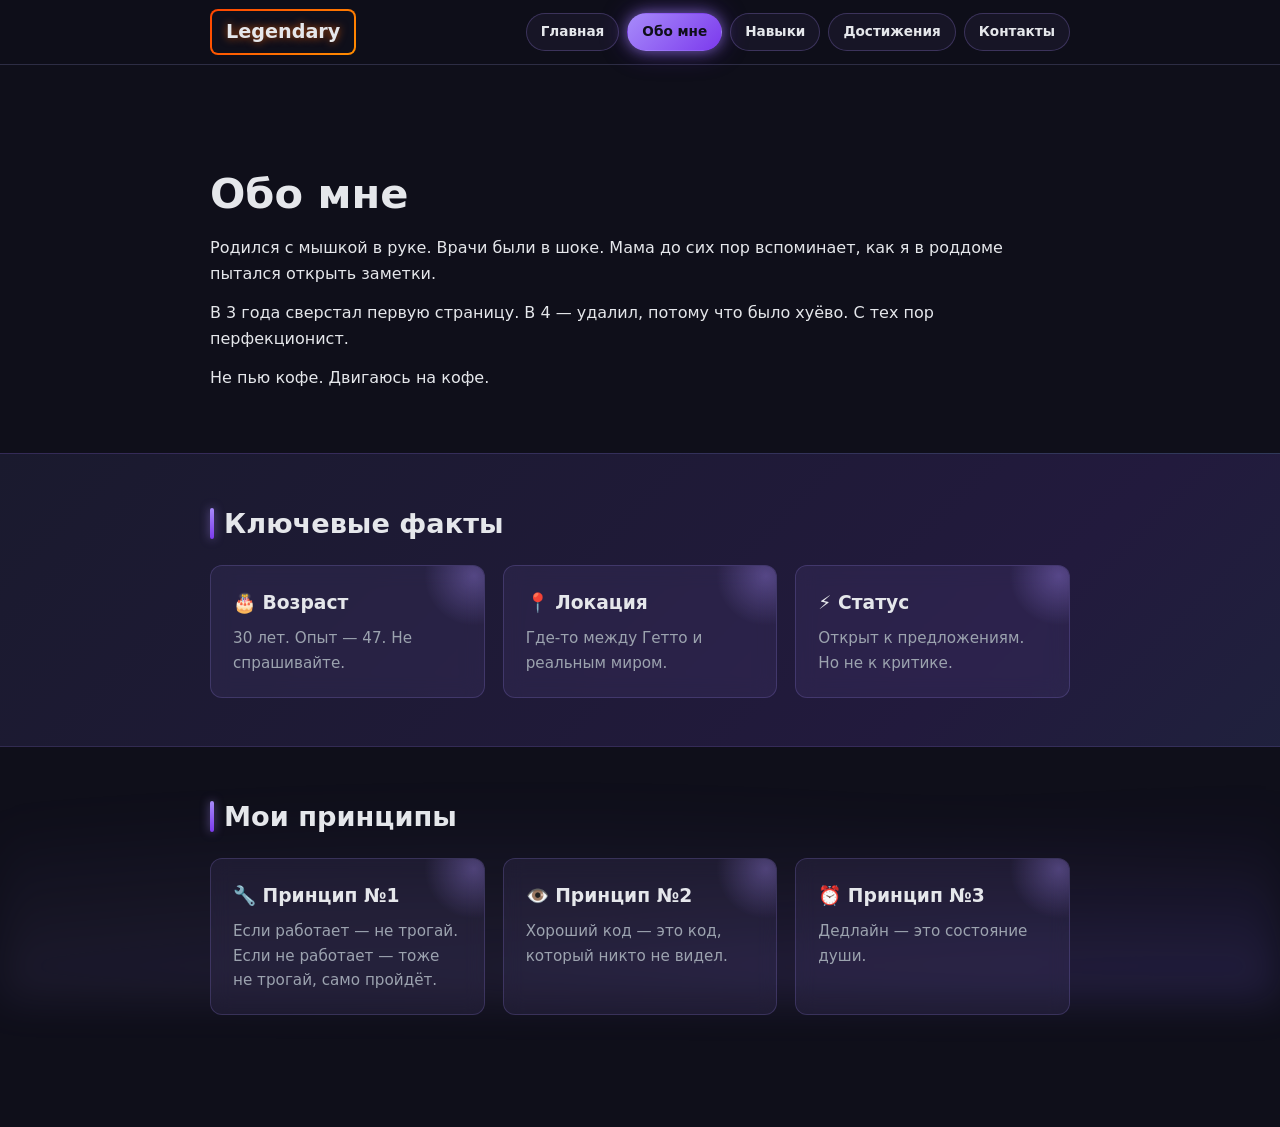
==== about.html @ 6293ccf7 "Add about.html with personal information and principles" ====
<!DOCTYPE html>
<html lang="ru">
<head>
  <meta charset="UTF-8">
  <meta name="viewport" content="width=device-width, initial-scale=1.0">
  <title>Обо мне — Иван</title>
  <link rel="stylesheet" href="style.css">
</head>
<body>

  <header class="header">
    <div class="container header__inner">
      <a href="index.html" class="logo">Legendary</a>
      <nav class="nav">
        <a href="index.html">Главная</a>
        <a href="about.html" class="active">Обо мне</a>
        <a href="skills.html">Навыки</a>
        <a href="achievements.html">Достижения</a>
        <a href="contact.html">Контакты</a>
      </nav>
    </div>
  </header>

  <main>
    <section class="section">
      <div class="container">
        <h1>Обо мне</h1>
        <p>Родился с мышкой в руке. Врачи были в шоке. Мама до сих пор вспоминает, как я в роддоме пытался открыть заметки.</p>
        <p>В 3 года сверстал первую страницу. В 4 — удалил, потому что было хуёво. С тех пор перфекционист.</p>
        <p>Не пью кофе. Двигаюсь на кофе.</p>
      </div>
    </section>

    <section class="section section--gray">
      <div class="container">
        <h2>Ключевые факты</h2>
        <div class="cards">
          <article class="card">
            <h3>🎂 Возраст</h3>
            <p>30 лет. Опыт — 47. Не спрашивайте.</p>
          </article>
          <article class="card">
            <h3>📍 Локация</h3>
            <p>Где-то между Гетто и реальным миром.</p>
          </article>
          <article class="card">
            <h3>⚡ Статус</h3>
            <p>Открыт к предложениям. Но не к критике.</p>
          </article>
        </div>
      </div>
    </section>

    <section class="section">
      <div class="container">
        <h2>Мои принципы</h2>
        <div class="cards">
          <article class="card">
            <h3>🔧 Принцип №1</h3>
            <p>Если работает — не трогай. Если не работает — тоже не трогай, само пройдёт.</p>
          </article>
          <article class="card">
            <h3>👁️ Принцип №2</h3>
            <p>Хороший код — это код, который никто не видел.</p>
          </article>
          <article class="card">
            <h3>⏰ Принцип №3</h3>
            <p>Дедлайн — это состояние души.</p>
          </article>
        </div>
      </div>
    </section>
  </main>

</body>
</html>
---- style.css ----
/* ============ СБРОС ============ */
*,
*::before,
*::after {
  box-sizing: border-box;
  margin: 0;
  padding: 0;
}

:root {
  --color-primary: #a78bfa;
  --color-bg: #0f0f1a;
  --color-bg-alt: #1a1a2e;
  --color-card: #1e1e30;
  --color-text: #e5e7eb;
  --color-muted: #9ca3af;
  --color-border: #2d2d44;
  --radius: 12px;
  --font: system-ui, -apple-system, 'Segoe UI', Roboto, sans-serif;
}

html {
  scroll-behavior: smooth;
}

body {
  font-family: var(--font);
  color: var(--color-text);
  line-height: 1.6;
  background: var(--color-bg);
  position: relative;
  overflow-x: hidden;
}

/* ============ ДЫМКА СНИЗУ ============ */
body::after {
  content: "";
  position: fixed;
  left: 0;
  right: 0;
  bottom: -100px;
  height: 300px;
  background:
    radial-gradient(ellipse at 20% 100%, rgba(167, 139, 250, 0.25), transparent 60%),
    radial-gradient(ellipse at 50% 100%, rgba(124, 58, 237, 0.2), transparent 60%),
    radial-gradient(ellipse at 80% 100%, rgba(59, 130, 246, 0.15), transparent 60%);
  background-size: 200% 200%;
  animation: fog 18s ease-in-out infinite;
  pointer-events: none;
  z-index: 0;
  filter: blur(20px);
}

@keyframes fog {
  0%   { background-position: 0% 50%; transform: translateX(-30px); }
  50%  { background-position: 100% 50%; transform: translateX(30px); }
  100% { background-position: 0% 50%; transform: translateX(-30px); }
}

a {
  color: var(--color-primary);
  text-decoration: none;
}

img {
  max-width: 100%;
  display: block;
}

.container {
  max-width: 900px;
  margin: 0 auto;
  padding: 0 20px;
}

/* ============ ШАПКА ============ */
.header {
  position: sticky;
  top: 0;
  background: rgba(15, 15, 26, 0.9);
  backdrop-filter: blur(8px);
  border-bottom: 1px solid var(--color-border);
  z-index: 100;
}

.header__inner {
  display: flex;
  justify-content: space-between;
  align-items: center;
  height: 64px;
  flex-wrap: wrap;
  gap: 10px;
}

/* ============ ОГНЕННЫЙ ЛОГОТИП ============ */
.logo {
  font-weight: 700;
  font-size: 1.2rem;
  color: var(--color-text);
  padding: 6px 14px;
  border: 2px solid transparent;
  border-radius: 8px;
  background:
    linear-gradient(var(--color-bg), var(--color-bg)) padding-box,
    linear-gradient(135deg, #ff4500, #ff8c00, #ffd700, #ff4500) border-box;
  background-size: 100% 100%, 300% 300%;
  animation: fire 3s linear infinite;
  text-shadow: 0 0 8px rgba(255, 100, 0, 0.7);
}

.logo:hover {
  text-decoration: none;
}

@keyframes fire {
  0%   { background-position: 0% 50%, 0% 50%; }
  100% { background-position: 0% 50%, 300% 50%; }
}

/* ============ НАВИГАЦИЯ КАК КНОПКИ ============ */
.nav {
  display: flex;
  gap: 8px;
  flex-wrap: wrap;
}

.nav a {
  color: var(--color-text);
  font-size: 0.85rem;
  font-weight: 600;
  padding: 7px 14px;
  border-radius: 999px;
  border: 1px solid rgba(167, 139, 250, 0.25);
  background: rgba(167, 139, 250, 0.06);
  transition: all 0.25s;
  white-space: nowrap;
}

.nav a:hover {
  color: var(--color-primary);
  border-color: rgba(167, 139, 250, 0.7);
  background: rgba(167, 139, 250, 0.15);
  box-shadow: 0 0 14px rgba(167, 139, 250, 0.35);
  text-decoration: none;
}

.nav a.active {
  color: #0f0f1a;
  font-weight: 700;
  background: linear-gradient(135deg, #a78bfa, #7c3aed);
  border-color: transparent;
  box-shadow:
    0 0 14px rgba(167, 139, 250, 0.6),
    0 0 28px rgba(124, 58, 237, 0.35);
}

/* ============ СЕКЦИИ ============ */
main {
  padding: 56px 0 64px;
  position: relative;
  z-index: 1;
}

.section {
  padding: 48px 0;
  position: relative;
}

.section--gray {
  background: linear-gradient(135deg, #1a1a2e, #221a3d, #1a2e3d, #221a3d, #1a1a2e);
  background-size: 300% 300%;
  animation: sectionShift 15s ease infinite;
  border-top: 1px solid rgba(167, 139, 250, 0.15);
  border-bottom: 1px solid rgba(167, 139, 250, 0.15);
}

@keyframes sectionShift {
  0%   { background-position: 0% 50%; }
  50%  { background-position: 100% 50%; }
  100% { background-position: 0% 50%; }
}

h1 {
  font-size: clamp(1.7rem, 5vw, 2.6rem);
  line-height: 1.2;
  color: var(--color-text);
  margin-bottom: 16px;
}

h2 {
  font-size: clamp(1.3rem, 3vw, 1.7rem);
  color: var(--color-text);
  margin-bottom: 20px;
  position: relative;
  padding-left: 14px;
}

h2::before {
  content: "";
  position: absolute;
  left: 0;
  top: 6px;
  bottom: 6px;
  width: 4px;
  border-radius: 999px;
  background: linear-gradient(180deg, #a78bfa, #7c3aed);
  box-shadow: 0 0 10px rgba(167, 139, 250, 0.6);
}

p {
  margin-bottom: 14px;
}

/* ============ HERO ============ */
.hero {
  padding: 72px 0;
  text-align: center;
  background: linear-gradient(135deg, #1a1a2e, #2d1b3d, #1a2e3d, #2d1b3d, #1a1a2e);
  background-size: 400% 400%;
  animation: gradientShift 12s ease infinite;
  position: relative;
  overflow: hidden;
}

@keyframes gradientShift {
  0%   { background-position: 0% 50%; }
  50%  { background-position: 100% 50%; }
  100% { background-position: 0% 50%; }
}

.hero::before {
  content: "";
  position: absolute;
  inset: 0;
  background: radial-gradient(circle at 30% 30%, rgba(167, 139, 250, 0.15), transparent 60%);
  pointer-events: none;
}

.hero .container {
  position: relative;
  z-index: 1;
}

.hero__title {
  margin-bottom: 16px;
  text-shadow: 0 2px 20px rgba(167, 139, 250, 0.3);
}

.hero__subtitle {
  font-size: 1.1rem;
  color: var(--color-muted);
  max-width: 560px;
  margin: 0 auto 28px;
}

/* ============ КНОПКИ ============ */
.btn {
  display: inline-block;
  padding: 13px 30px;
  background: linear-gradient(135deg, #a78bfa, #7c3aed, #a78bfa);
  background-size: 200% 200%;
  animation: btnShift 4s ease infinite;
  color: #0f0f1a;
  border-radius: var(--radius);
  font-weight: 700;
  border: none;
  font-size: 1rem;
  cursor: pointer;
  position: relative;
  overflow: hidden;
  transition: transform 0.25s;
  box-shadow:
    0 0 12px rgba(167, 139, 250, 0.5),
    0 0 28px rgba(124, 58, 237, 0.3),
    inset 0 0 8px rgba(255, 255, 255, 0.15);
}

@keyframes btnShift {
  0%   { background-position: 0% 50%; }
  50%  { background-position: 100% 50%; }
  100% { background-position: 0% 50%; }
}

.btn::after {
  content: "";
  position: absolute;
  top: 0;
  left: -100%;
  width: 60%;
  height: 100%;
  background: linear-gradient(120deg, transparent, rgba(255,255,255,0.55), transparent);
  animation: shine 3s ease-in-out infinite;
}

@keyframes shine {
  0%   { left: -100%; }
  60%  { left: 150%; }
  100% { left: 150%; }
}

.btn:hover {
  text-decoration: none;
  transform: translateY(-3px) scale(1.04);
  box-shadow:
    0 0 20px rgba(167, 139, 250, 0.8),
    0 0 40px rgba(124, 58, 237, 0.5),
    inset 0 0 10px rgba(255, 255, 255, 0.25);
}

.btn--ghost {
  background: transparent;
  animation: none;
  color: var(--color-primary);
  border: 2px solid var(--color-primary);
  box-shadow:
    0 0 10px rgba(167, 139, 250, 0.4),
    inset 0 0 10px rgba(167, 139, 250, 0.15);
}

.btn--ghost::after {
  display: none;
}

.btn--ghost:hover {
  background: rgba(167, 139, 250, 0.12);
  box-shadow:
    0 0 20px rgba(167, 139, 250, 0.7),
    inset 0 0 14px rgba(167, 139, 250, 0.3);
}

.btn + .btn {
  margin-left: 10px;
}

/* ============ КАРТОЧКИ ============ */
.cards {
  display: grid;
  grid-template-columns: repeat(auto-fit, minmax(220px, 1fr));
  gap: 18px;
}

.card {
  padding: 22px;
  background: rgba(167, 139, 250, 0.08);
  backdrop-filter: blur(10px);
  border-radius: var(--radius);
  border: 1px solid rgba(167, 139, 250, 0.2);
  background-size: 200% 200%;
  animation: cardShift 8s ease infinite;
  transition: transform 0.25s, box-shadow 0.25s, border-color 0.25s;
  position: relative;
  overflow: hidden;
}

.card::before {
  content: "";
  position: absolute;
  top: -40px;
  right: -40px;
  width: 100px;
  height: 100px;
  background: radial-gradient(circle, rgba(167, 139, 250, 0.35), transparent 70%);
  pointer-events: none;
}

@keyframes cardShift {
  0%   { background-position: 0% 50%; }
  50%  { background-position: 100% 50%; }
  100% { background-position: 0% 50%; }
}

.card:hover {
  transform: translateY(-6px);
  box-shadow:
    0 12px 30px rgba(167, 139, 250, 0.25),
    0 0 20px rgba(167, 139, 250, 0.2);
  border-color: rgba(167, 139, 250, 0.6);
}

.card h3 {
  margin-bottom: 8px;
  color: var(--color-text);
  position: relative;
  z-index: 1;
}

.card p {
  margin: 0;
  font-size: 0.95rem;
  color: var(--color-muted);
  position: relative;
  z-index: 1;
}

/* ============ ССЫЛКА В СЕКЦИИ ============ */
.section a {
  display: inline-block;
  margin-top: 8px;
  font-weight: 600;
  border-bottom: 1px solid transparent;
  transition: border-color 0.2s, color 0.2s;
}

.section a:hover {
  text-decoration: none;
  border-bottom-color: var(--color-primary);
  color: #c4b5fd;
}

/* ============ НАВЫКИ ============ */
.skill {
  margin-bottom: 22px;
}

.skill__head {
  display: flex;
  justify-content: space-between;
  margin-bottom: 6px;
  font-weight: 600;
}

.skill__bar {
  height: 10px;
  background: #2d2d44;
  border-radius: 999px;
  overflow: hidden;
  box-shadow: inset 0 0 6px rgba(0,0,0,0.5);
}

.skill__fill {
  height: 100%;
  background: linear-gradient(90deg, #7c3aed, #a78bfa);
  border-radius: 999px;
  box-shadow: 0 0 12px rgba(167, 139, 250, 0.6);
}

/* ============ СПИСОК ДОСТИЖЕНИЙ ============ */
.trophy {
  display: flex;
  gap: 14px;
  padding: 16px 0;
  border-bottom: 1px solid var(--color-border);
  transition: padding-left 0.2s, background 0.2s;
  border-radius: 8px;
}

.trophy:hover {
  padding-left: 10px;
  background: rgba(167, 139, 250, 0.06);
}

.trophy:last-child {
  border-bottom: none;
}

.trophy__icon {
  font-size: 1.6rem;
  line-height: 1;
}

.trophy__text strong {
  display: block;
  color: var(--color-text);
}

.trophy__text span {
  font-size: 0.9rem;
  color: var(--color-muted);
}

/* ============ КОНТАКТЫ ============ */
.contact-list {
  list-style: none;
  display: grid;
  gap: 12px;
}

.contact-list li {
  padding: 14px 18px;
  background: rgba(167, 139, 250, 0.08);
  border-radius: var(--radius);
  border: 1px solid rgba(167, 139, 250, 0.2);
  transition: transform 0.2s, border-color 0.2s, box-shadow 0.2s;
}

.contact-list li:hover {
  transform: translateX(6px);
  border-color: rgba(167, 139, 250, 0.6);
  box-shadow: 0 4px 16px rgba(167, 139, 250, 0.2);
}

/* ============ АДАПТИВ ============ */
@media (max-width: 700px) {
  .header__inner {
    height: auto;
    padding: 12px 0;
    flex-direction: column;
  }

  .nav {
    justify-content: center;
    gap: 6px;
  }

  .nav a {
    font-size: 0.78rem;
    padding: 6px 11px;
  }

  .hero {
    padding: 48px 0;
  }

  main {
    padding: 32px 0 48px;
  }

  .btn + .btn {
    margin-left: 0;
    margin-top: 10px;
  }
  }
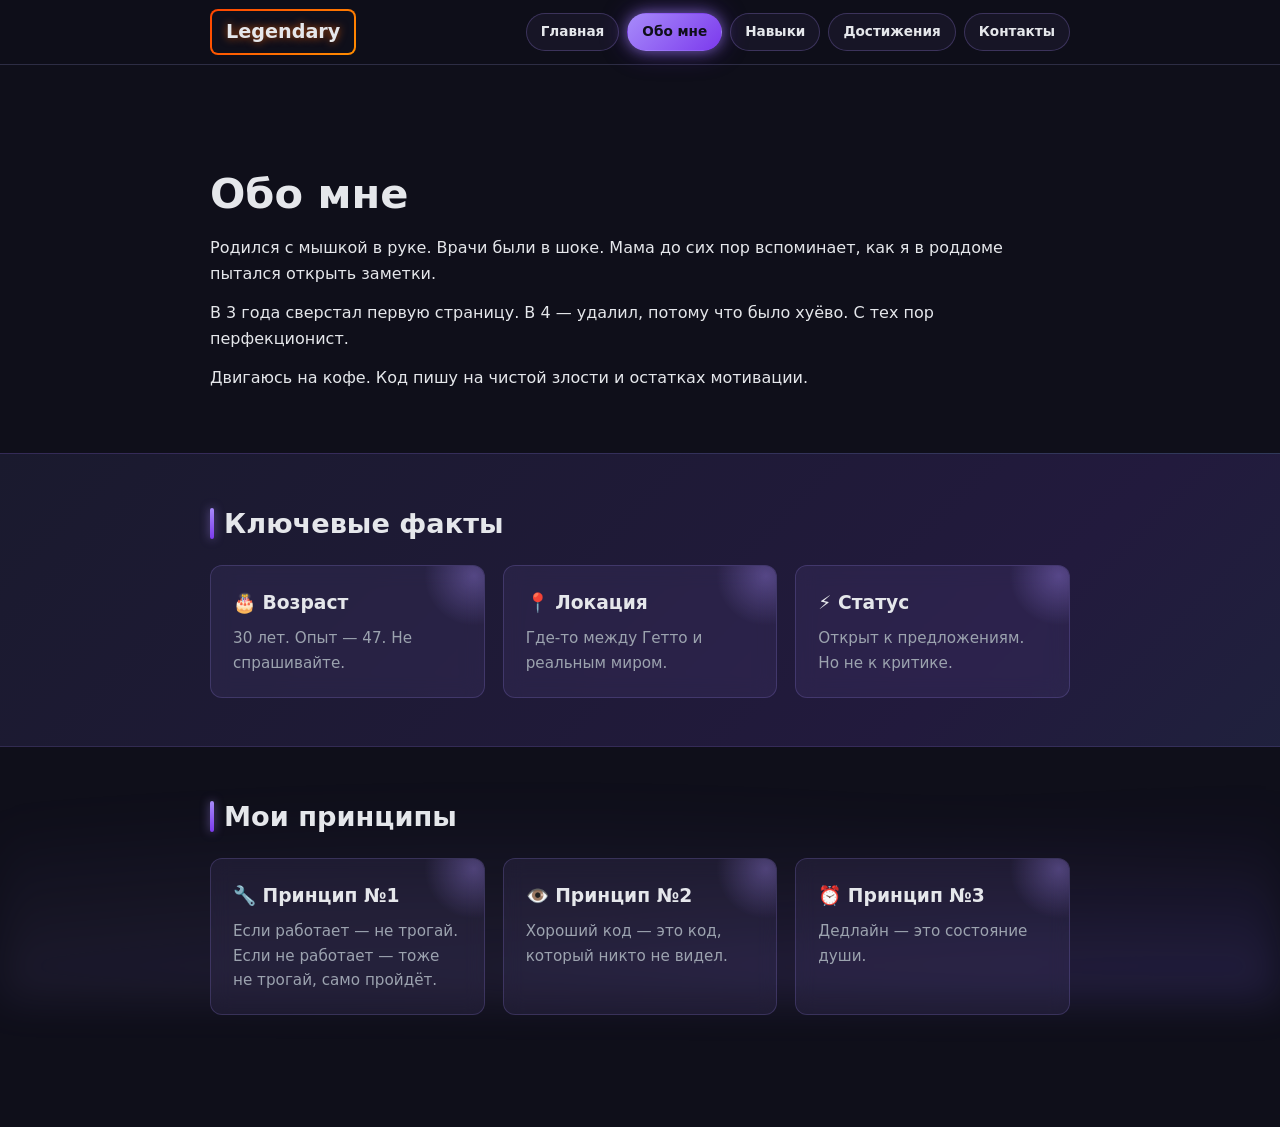
==== commit ff169ea2: "Change title and update personal details in about.html Updated the title and modified personal descr" ====
--- a/about.html
+++ b/about.html
@@ -3,7 +3,7 @@
 <head>
   <meta charset="UTF-8">
   <meta name="viewport" content="width=device-width, initial-scale=1.0">
-  <title>Обо мне — Иван</title>
+  <title>Обо мне — Legendary</title>
   <link rel="stylesheet" href="style.css">
 </head>
 <body>
@@ -27,7 +27,7 @@
         <h1>Обо мне</h1>
         <p>Родился с мышкой в руке. Врачи были в шоке. Мама до сих пор вспоминает, как я в роддоме пытался открыть заметки.</p>
         <p>В 3 года сверстал первую страницу. В 4 — удалил, потому что было хуёво. С тех пор перфекционист.</p>
-        <p>Не пью кофе. Двигаюсь на кофе.</p>
+        <p>Двигаюсь на кофе. Код пишу на чистой злости и остатках мотивации.</p>
       </div>
     </section>
 
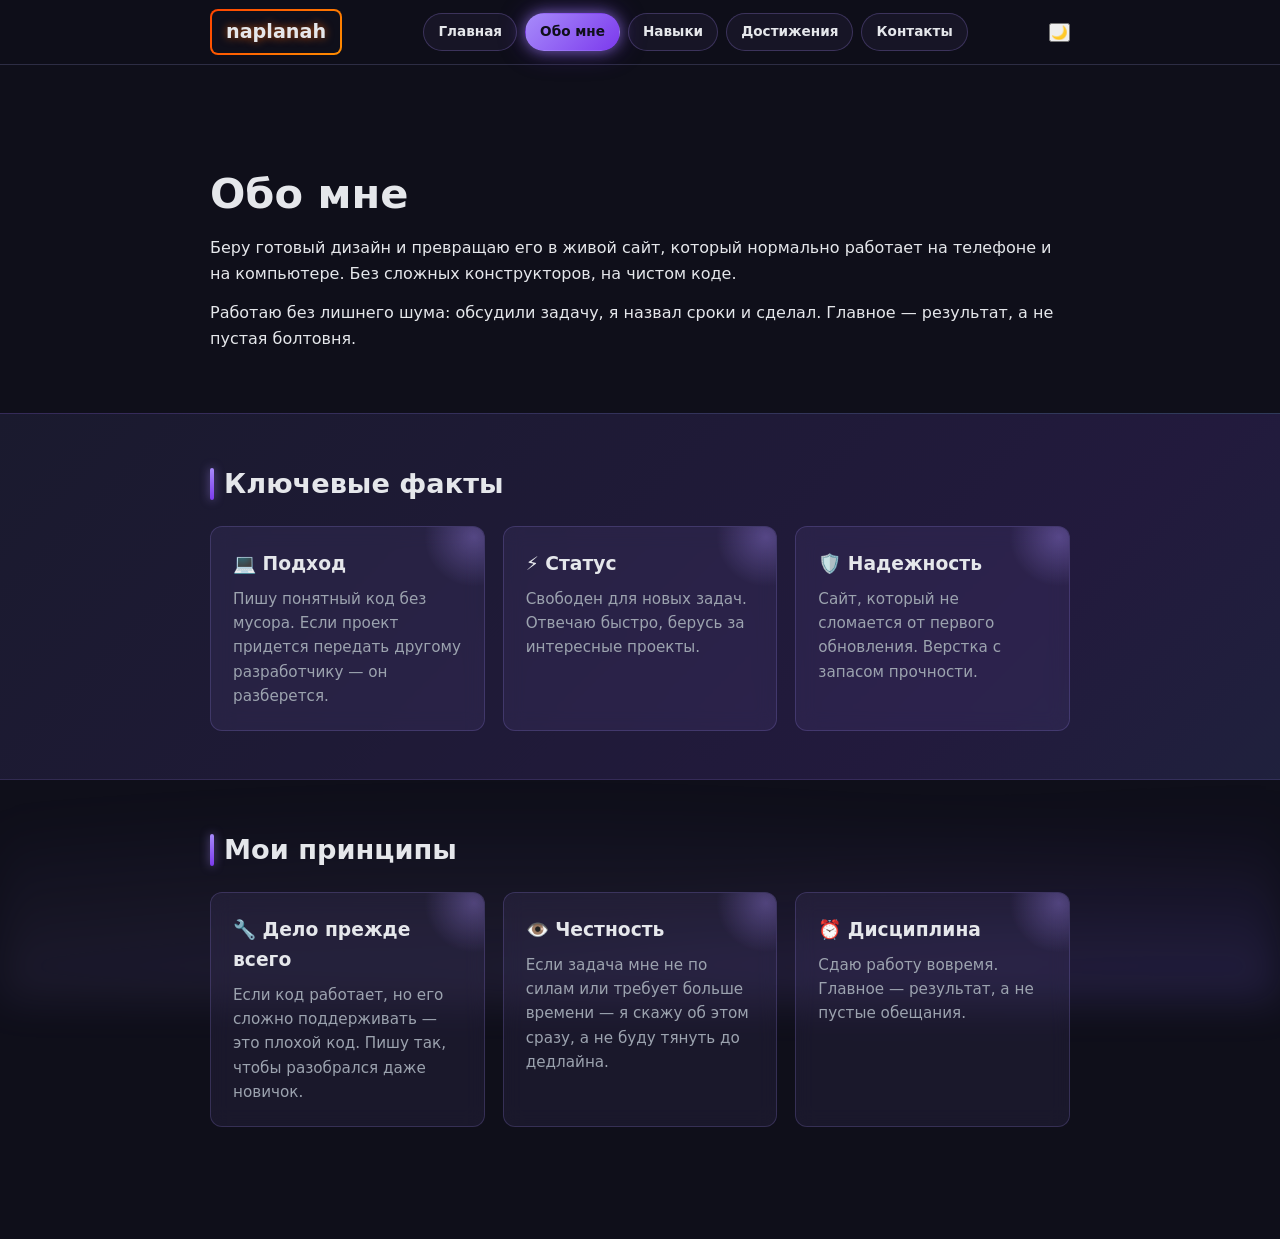
==== commit b38f6697: "Update personal information and add theme toggle" ====
--- a/about.html
+++ b/about.html
@@ -3,14 +3,14 @@
 <head>
   <meta charset="UTF-8">
   <meta name="viewport" content="width=device-width, initial-scale=1.0">
-  <title>Обо мне — Legendary</title>
+  <title>Обо мне — naplanah</title>
   <link rel="stylesheet" href="style.css">
 </head>
 <body>
 
   <header class="header">
     <div class="container header__inner">
-      <a href="index.html" class="logo">Legendary</a>
+      <a href="index.html" class="logo">naplanah</a>
       <nav class="nav">
         <a href="index.html">Главная</a>
         <a href="about.html" class="active">Обо мне</a>
@@ -18,6 +18,7 @@
         <a href="achievements.html">Достижения</a>
         <a href="contact.html">Контакты</a>
       </nav>
+      <button class="theme-toggle" id="theme-toggle" title="Сменить тему">🌙</button>
     </div>
   </header>
 
@@ -25,9 +26,8 @@
     <section class="section">
       <div class="container">
         <h1>Обо мне</h1>
-        <p>Родился с мышкой в руке. Врачи были в шоке. Мама до сих пор вспоминает, как я в роддоме пытался открыть заметки.</p>
-        <p>В 3 года сверстал первую страницу. В 4 — удалил, потому что было хуёво. С тех пор перфекционист.</p>
-        <p>Двигаюсь на кофе. Код пишу на чистой злости и остатках мотивации.</p>
+        <p>Беру готовый дизайн и превращаю его в живой сайт, который нормально работает на телефоне и на компьютере. Без сложных конструкторов, на чистом коде.</p>
+        <p>Работаю без лишнего шума: обсудили задачу, я назвал сроки и сделал. Главное — результат, а не пустая болтовня.</p>
       </div>
     </section>
 
@@ -36,16 +36,16 @@
         <h2>Ключевые факты</h2>
         <div class="cards">
           <article class="card">
-            <h3>🎂 Возраст</h3>
-            <p>30 лет. Опыт — 47. Не спрашивайте.</p>
-          </article>
-          <article class="card">
-            <h3>📍 Локация</h3>
-            <p>Где-то между Гетто и реальным миром.</p>
+            <h3>💻 Подход</h3>
+            <p>Пишу понятный код без мусора. Если проект придется передать другому разработчику — он разберется.</p>
           </article>
           <article class="card">
             <h3>⚡ Статус</h3>
-            <p>Открыт к предложениям. Но не к критике.</p>
+            <p>Свободен для новых задач. Отвечаю быстро, берусь за интересные проекты.</p>
+          </article>
+          <article class="card">
+            <h3>🛡️ Надежность</h3>
+            <p>Сайт, который не сломается от первого обновления. Верстка с запасом прочности.</p>
           </article>
         </div>
       </div>
@@ -56,21 +56,40 @@
         <h2>Мои принципы</h2>
         <div class="cards">
           <article class="card">
-            <h3>🔧 Принцип №1</h3>
-            <p>Если работает — не трогай. Если не работает — тоже не трогай, само пройдёт.</p>
+            <h3>🔧 Дело прежде всего</h3>
+            <p>Если код работает, но его сложно поддерживать — это плохой код. Пишу так, чтобы разобрался даже новичок.</p>
           </article>
           <article class="card">
-            <h3>👁️ Принцип №2</h3>
-            <p>Хороший код — это код, который никто не видел.</p>
+            <h3>👁️ Честность</h3>
+            <p>Если задача мне не по силам или требует больше времени — я скажу об этом сразу, а не буду тянуть до дедлайна.</p>
           </article>
           <article class="card">
-            <h3>⏰ Принцип №3</h3>
-            <p>Дедлайн — это состояние души.</p>
+            <h3>⏰ Дисциплина</h3>
+            <p>Сдаю работу вовремя. Главное — результат, а не пустые обещания.</p>
           </article>
         </div>
       </div>
     </section>
   </main>
 
+  <script>
+    const toggleBtn = document.getElementById('theme-toggle');
+    const body = document.body;
+    const currentTheme = localStorage.getItem('theme');
+    if (currentTheme === 'light') {
+      body.classList.add('light-theme');
+      toggleBtn.textContent = '☀️';
+    }
+    toggleBtn.addEventListener('click', () => {
+      body.classList.toggle('light-theme');
+      if (body.classList.contains('light-theme')) {
+        toggleBtn.textContent = '☀️';
+        localStorage.setItem('theme', 'light');
+      } else {
+        toggleBtn.textContent = '🌙';
+        localStorage.setItem('theme', 'dark');
+      }
+    });
+  </script>
 </body>
 </html>
